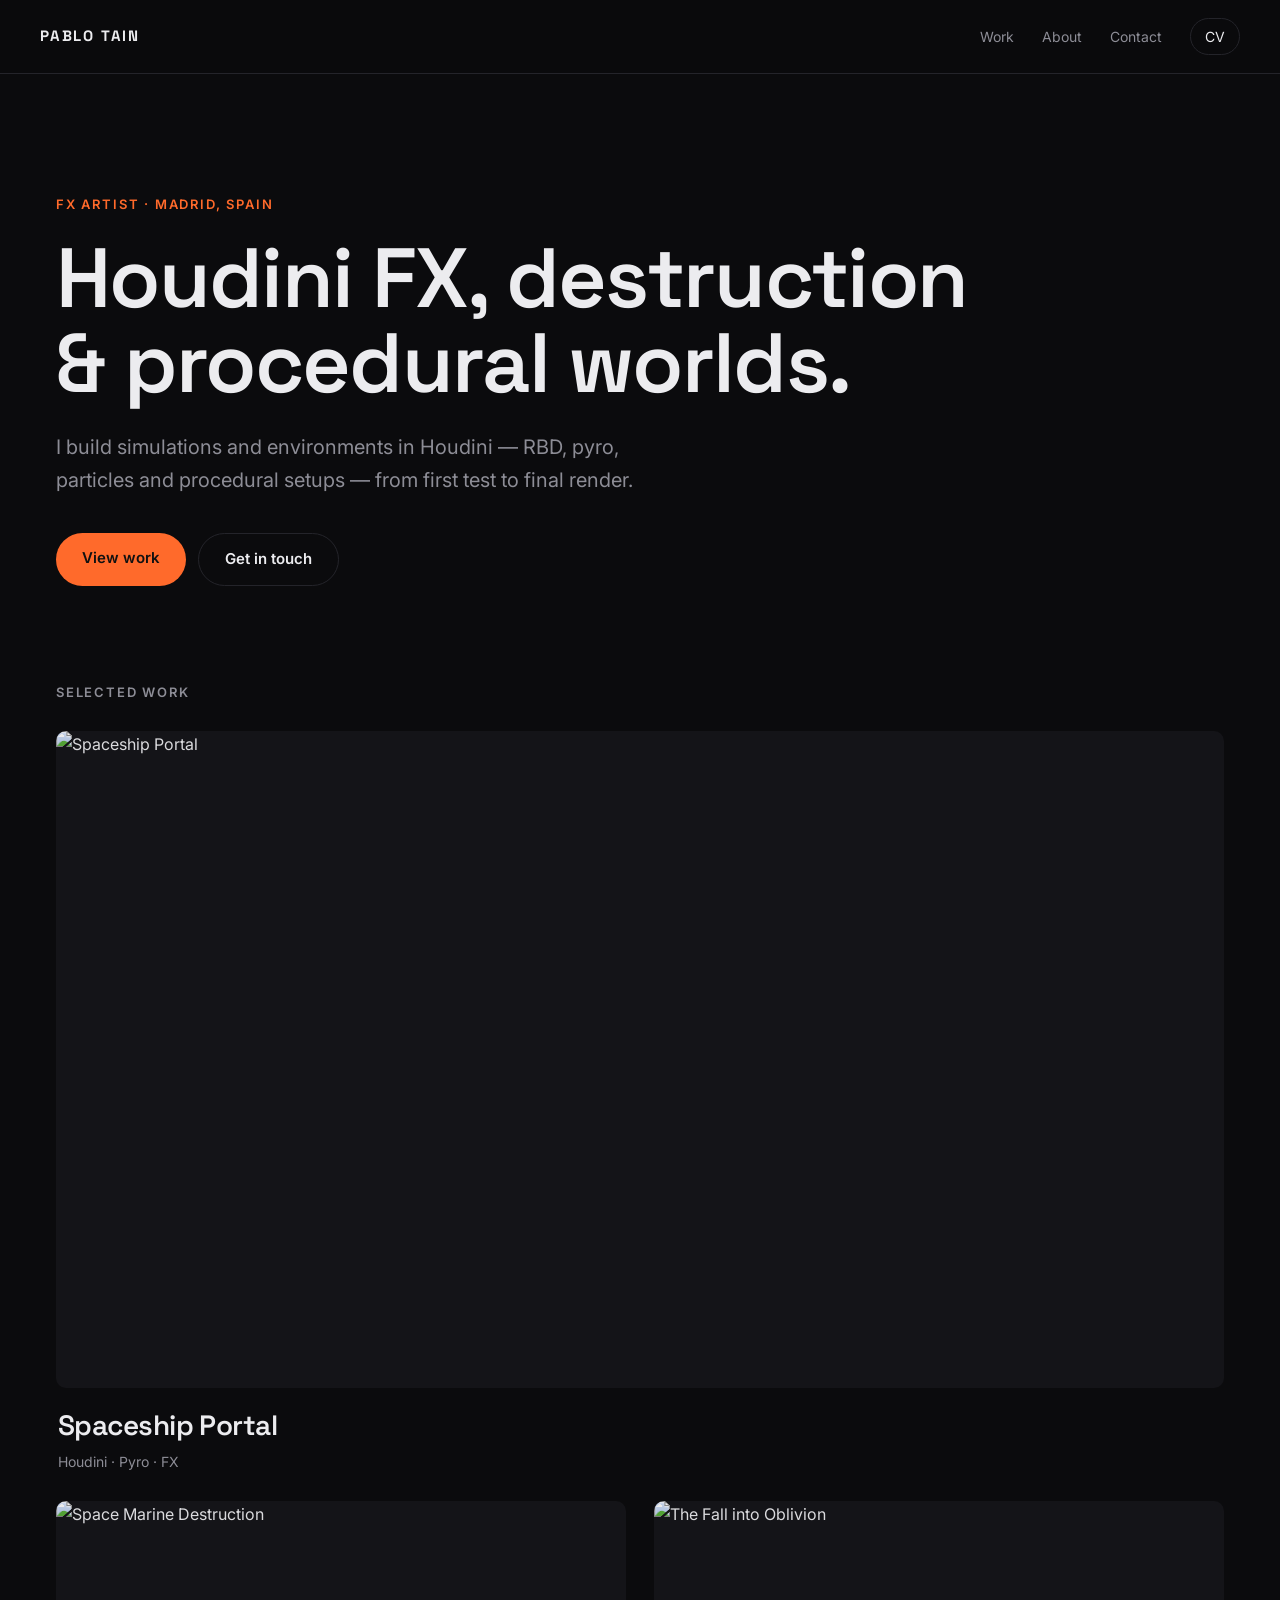
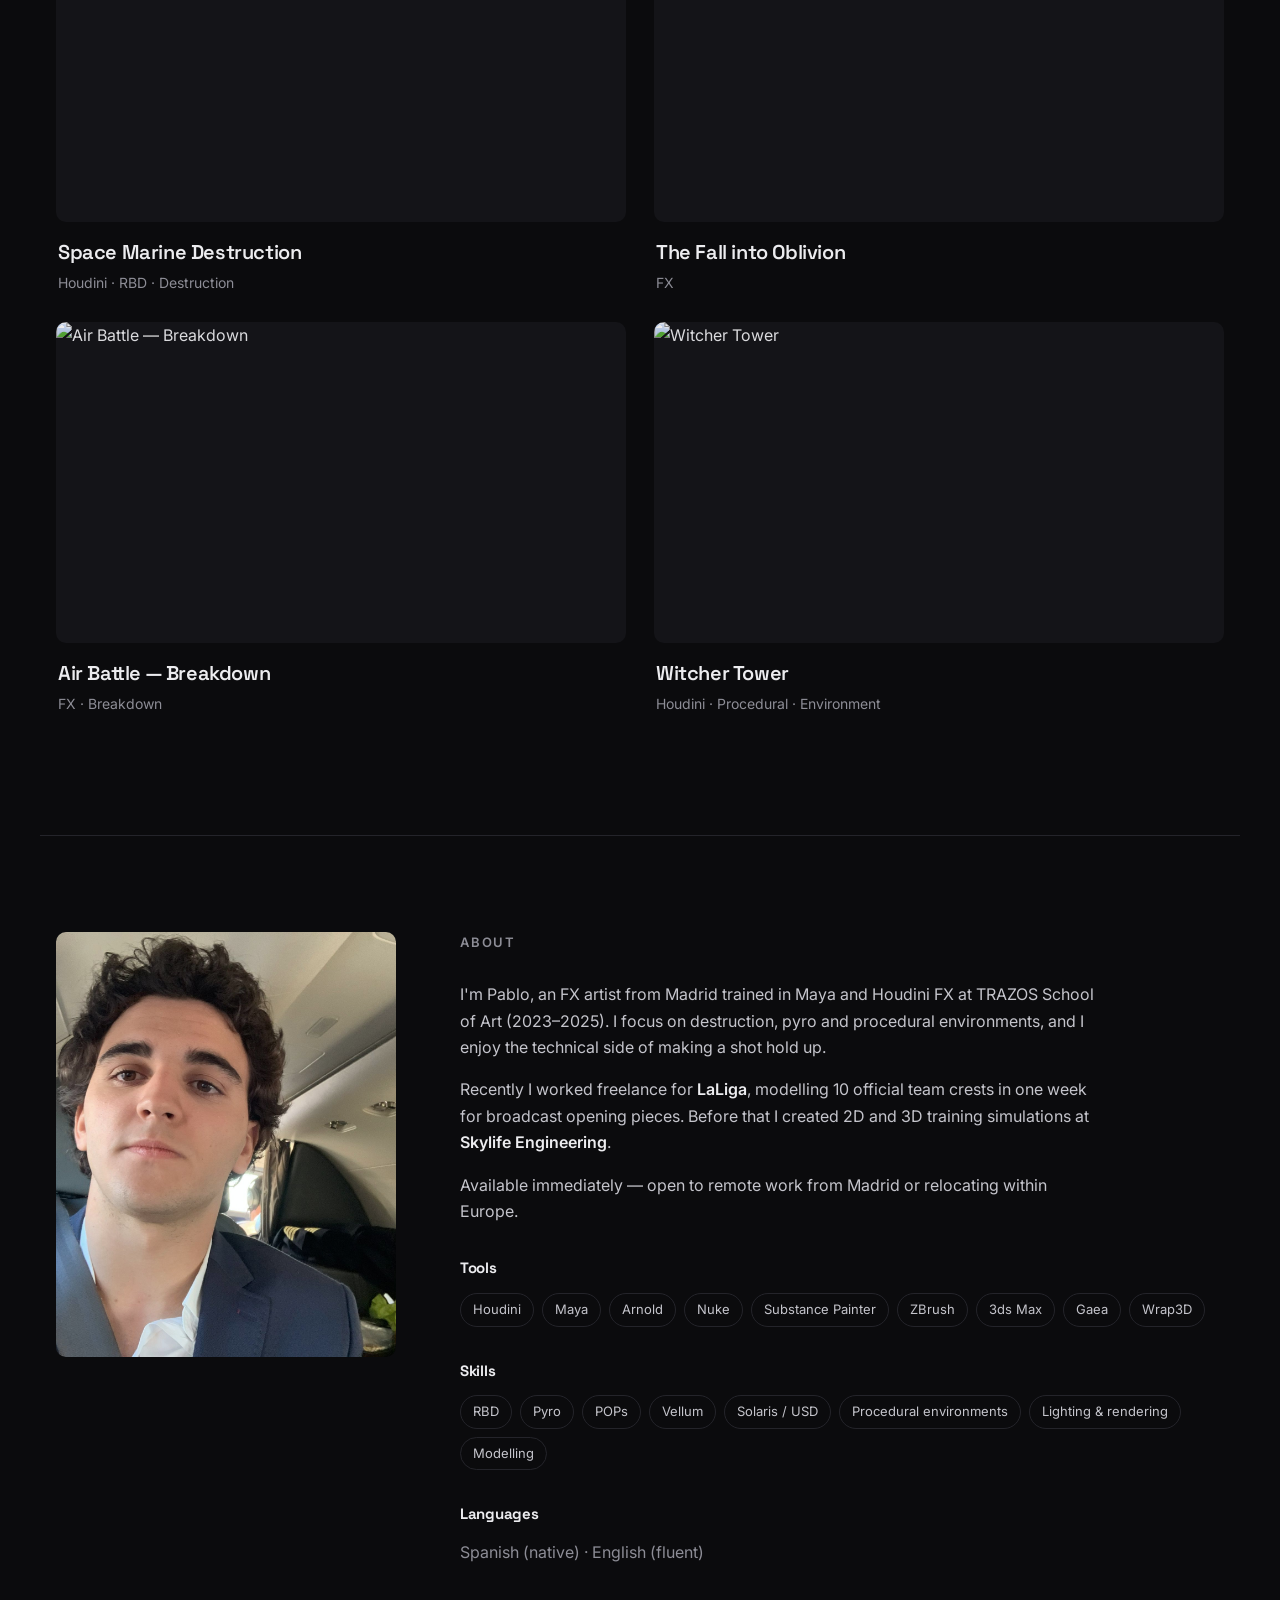
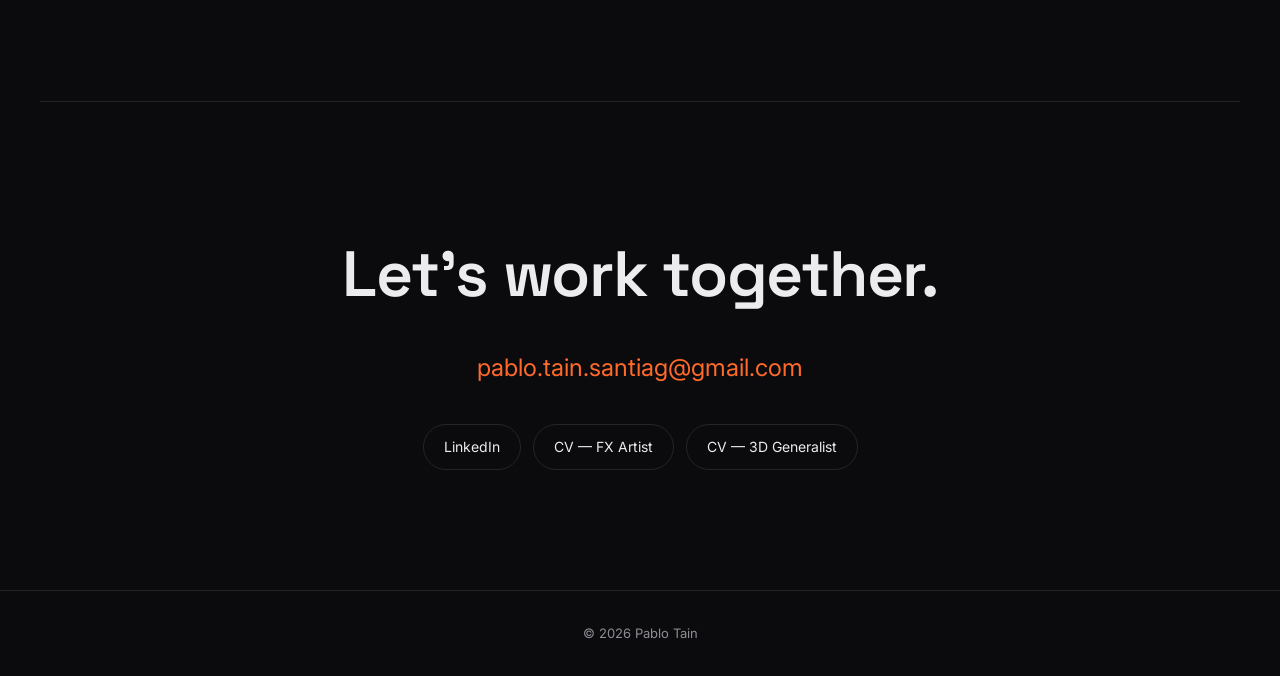
==== index.html @ c3ff7d3e "Add portfolio website Co-Authored-By: Claude Opus 5.5 <noreply@anthropic.com>" ====
<!doctype html>
<html lang="en">
<head>
  <meta charset="utf-8">
  <meta name="viewport" content="width=device-width, initial-scale=1">
  <title>Pablo Tain — FX Artist</title>
  <meta name="description" content="Pablo Tain — FX Artist based in Madrid. Houdini FX, destruction, pyro and procedural environments.">
  <meta property="og:title" content="Pablo Tain — FX Artist">
  <meta property="og:description" content="Houdini FX, destruction, pyro and procedural environments.">
  <meta property="og:image" content="https://img.youtube.com/vi/7id-6u_ybkw/maxresdefault.jpg">
  <link rel="preconnect" href="https://fonts.googleapis.com">
  <link rel="preconnect" href="https://fonts.gstatic.com" crossorigin>
  <link href="https://fonts.googleapis.com/css2?family=Inter:wght@400;500;600&family=Space+Grotesk:wght@500;600;700&display=swap" rel="stylesheet">
  <link rel="stylesheet" href="css/style.css">
</head>
<body>

  <header class="nav">
    <a href="#top" class="logo">PABLO TAIN</a>
    <nav>
      <a href="#work">Work</a>
      <a href="#about">About</a>
      <a href="#contact">Contact</a>
      <a href="assets/cv/Pablo_Tain_FX_Artist_CV.pdf" target="_blank" class="btn-small">CV</a>
    </nav>
  </header>

  <main id="top">
    <section class="hero">
      <p class="eyebrow">FX Artist · Madrid, Spain</p>
      <h1>Houdini FX, destruction<br>&amp; procedural worlds.</h1>
      <p class="lead">I build simulations and environments in Houdini — RBD, pyro, particles and procedural setups — from first test to final render.</p>
      <div class="hero-actions">
        <a href="#work" class="btn">View work</a>
        <a href="#contact" class="btn btn-ghost">Get in touch</a>
      </div>
    </section>

    <section id="work" class="work">
      <h2 class="section-title">Selected work</h2>
      <div id="featured"></div>
      <div id="grid" class="grid"></div>
    </section>

    <section id="about" class="about">
      <img src="assets/img/headshot.jpg" alt="Pablo Tain" class="headshot" loading="lazy">
      <div>
        <h2 class="section-title">About</h2>
        <p>I'm Pablo, an FX artist from Madrid trained in Maya and Houdini FX at TRAZOS School of Art (2023–2025). I focus on destruction, pyro and procedural environments, and I enjoy the technical side of making a shot hold up.</p>
        <p>Recently I worked freelance for <strong>LaLiga</strong>, modelling 10 official team crests in one week for broadcast opening pieces. Before that I created 2D and 3D training simulations at <strong>Skylife Engineering</strong>.</p>
        <p>Available immediately — open to remote work from Madrid or relocating within Europe.</p>

        <h3>Tools</h3>
        <ul class="tags">
          <li>Houdini</li><li>Maya</li><li>Arnold</li><li>Nuke</li><li>Substance Painter</li><li>ZBrush</li><li>3ds Max</li><li>Gaea</li><li>Wrap3D</li>
        </ul>
        <h3>Skills</h3>
        <ul class="tags">
          <li>RBD</li><li>Pyro</li><li>POPs</li><li>Vellum</li><li>Solaris / USD</li><li>Procedural environments</li><li>Lighting &amp; rendering</li><li>Modelling</li>
        </ul>
        <h3>Languages</h3>
        <p class="muted">Spanish (native) · English (fluent)</p>
      </div>
    </section>

    <section id="contact" class="contact">
      <h2>Let's work together.</h2>
      <a href="mailto:pablo.tain.santiag@gmail.com" class="mail">pablo.tain.santiag@gmail.com</a>
      <div class="contact-links">
        <a href="https://www.linkedin.com/in/pablo-tain/" target="_blank" rel="noopener">LinkedIn</a>
        <a href="assets/cv/Pablo_Tain_FX_Artist_CV.pdf" target="_blank">CV — FX Artist</a>
        <a href="assets/cv/Pablo_Tain_3D_Generalist_CV.pdf" target="_blank">CV — 3D Generalist</a>
      </div>
    </section>
  </main>

  <footer>© 2026 Pablo Tain</footer>

  <script src="data/projects.js"></script>
  <script src="js/main.js"></script>
</body>
</html>
---- css/style.css ----
:root {
  --bg: #0b0b0d;
  --surface: #141418;
  --line: #24242a;
  --text: #ececef;
  --muted: #8d8d96;
  --accent: #ff6a2b;
  --radius: 10px;
  --max: 1200px;
}

* { box-sizing: border-box; margin: 0; padding: 0; }
html { scroll-behavior: smooth; }
body {
  background: var(--bg);
  color: var(--text);
  font: 16px/1.65 "Inter", system-ui, sans-serif;
  -webkit-font-smoothing: antialiased;
}
a { color: inherit; text-decoration: none; }
img { display: block; max-width: 100%; }
h1, h2, h3, .logo { font-family: "Space Grotesk", sans-serif; letter-spacing: -0.02em; }

/* Nav */
.nav {
  position: sticky; top: 0; z-index: 10;
  display: flex; justify-content: space-between; align-items: center;
  padding: 18px max(16px, calc((100vw - var(--max)) / 2));
  background: rgba(11, 11, 13, 0.8);
  backdrop-filter: blur(12px);
  border-bottom: 1px solid var(--line);
}
.logo { font-weight: 700; letter-spacing: 0.12em; font-size: 15px; }
.nav nav { display: flex; gap: 28px; align-items: center; font-size: 14px; color: var(--muted); }
.nav nav a:hover { color: var(--text); }
.btn-small { padding: 6px 14px; border: 1px solid var(--line); border-radius: 999px; color: var(--text) !important; }
.btn-small:hover { border-color: var(--accent); }

main > section { max-width: var(--max); margin: 0 auto; padding: 0 16px; }

/* Hero */
.hero { padding-top: 120px !important; padding-bottom: 96px !important; }
.eyebrow { color: var(--accent); font-size: 13px; font-weight: 600; letter-spacing: 0.14em; text-transform: uppercase; margin-bottom: 20px; }
.hero h1 { font-size: clamp(40px, 7vw, 84px); line-height: 1.02; font-weight: 600; }
.lead { color: var(--muted); font-size: clamp(17px, 2vw, 20px); max-width: 600px; margin-top: 24px; }
.hero-actions { display: flex; gap: 12px; margin-top: 36px; flex-wrap: wrap; }
.btn {
  display: inline-block; padding: 13px 26px; border-radius: 999px;
  background: var(--accent); color: #111; font-weight: 600; font-size: 15px;
  transition: transform .2s, background .2s;
}
.btn:hover { transform: translateY(-2px); }
.btn-ghost { background: transparent; color: var(--text); border: 1px solid var(--line); }
.btn-ghost:hover { border-color: var(--text); }

/* Work */
.section-title { font-size: 13px; font-weight: 600; letter-spacing: 0.14em; text-transform: uppercase; color: var(--muted); margin-bottom: 28px; font-family: "Inter", sans-serif; }
.work { padding-bottom: 120px !important; }
.grid { display: grid; grid-template-columns: repeat(2, 1fr); gap: 28px; margin-top: 28px; }

.card { display: block; width: 100%; }
.thumb {
  position: relative; aspect-ratio: 16 / 9; overflow: hidden;
  border-radius: var(--radius); background: var(--surface);
}
.thumb img { width: 100%; height: 100%; object-fit: cover; transition: transform .6s ease, opacity .3s; opacity: .92; }
.card:hover .thumb img, .card:focus-visible .thumb img { transform: scale(1.04); opacity: 1; }
.card:focus-visible .thumb { outline: 2px solid var(--accent); outline-offset: 3px; }
.play {
  position: absolute; left: 50%; top: 50%; width: 64px; height: 64px; transform: translate(-50%, -50%) scale(.9);
  border-radius: 50%; background: rgba(0, 0, 0, .55); backdrop-filter: blur(6px);
  border: 1px solid rgba(255, 255, 255, .25); opacity: 0; transition: .3s;
}
.play::after {
  content: ""; position: absolute; left: 26px; top: 21px;
  border-left: 16px solid #fff; border-top: 11px solid transparent; border-bottom: 11px solid transparent;
}
.card:hover .play { opacity: 1; transform: translate(-50%, -50%) scale(1); }
.card-info { padding: 14px 2px 0; }
.card-info h3 { font-size: 20px; font-weight: 600; }
.card-info p { color: var(--muted); font-size: 14px; margin-top: 2px; }
.featured .card-info h3 { font-size: 28px; }

/* About */
.about {
  display: grid; grid-template-columns: 340px 1fr; gap: 64px; align-items: start;
  padding-top: 96px !important; padding-bottom: 120px !important; border-top: 1px solid var(--line);
}
.headshot { width: 100%; aspect-ratio: 4 / 5; object-fit: cover; border-radius: var(--radius); filter: grayscale(.15); }
.about p { color: #c4c4cb; margin-bottom: 16px; max-width: 640px; }
.about strong { color: var(--text); font-weight: 600; }
.about h3 { font-size: 15px; margin: 32px 0 12px; }
.tags { display: flex; flex-wrap: wrap; gap: 8px; list-style: none; }
.tags li { padding: 5px 12px; border: 1px solid var(--line); border-radius: 999px; font-size: 13px; color: #c4c4cb; }
.muted { color: var(--muted) !important; }

/* Contact */
.contact { text-align: center; padding-top: 120px !important; padding-bottom: 120px !important; border-top: 1px solid var(--line); }
.contact h2 { font-size: clamp(36px, 6vw, 64px); font-weight: 600; }
.mail { display: inline-block; margin-top: 20px; font-size: clamp(17px, 2.4vw, 24px); color: var(--accent); border-bottom: 1px solid transparent; word-break: break-all; }
.mail:hover { border-color: var(--accent); }
.contact-links { display: flex; justify-content: center; gap: 12px; margin-top: 36px; flex-wrap: wrap; }
.contact-links a { padding: 10px 20px; border: 1px solid var(--line); border-radius: 999px; font-size: 14px; }
.contact-links a:hover { border-color: var(--text); }

footer { text-align: center; color: var(--muted); font-size: 13px; padding: 32px 16px; border-top: 1px solid var(--line); }

/* Project page */
.project { max-width: var(--max); margin: 0 auto; padding: 32px 16px 96px; }
.back { display: inline-block; color: var(--muted); font-size: 14px; margin-bottom: 20px; }
.back:hover { color: var(--text); }
.player { aspect-ratio: 16 / 9; background: #000; border-radius: var(--radius); overflow: hidden; }
.player iframe { width: 100%; height: 100%; border: 0; }
.project-info { display: grid; grid-template-columns: 1fr 1.4fr; gap: 48px; padding: 40px 0 56px; }
.project-info h1 { font-size: clamp(30px, 4.5vw, 48px); font-weight: 600; line-height: 1.1; }
.project-tags { color: var(--accent); font-size: 14px; margin-top: 10px; }
.project-summary { color: #c4c4cb; font-size: 18px; }
.project-details { color: #c4c4cb; margin: 16px 0 0 18px; }
.project-details li { margin-bottom: 6px; }
.gallery { display: grid; gap: 20px; margin-bottom: 56px; }
.gallery img { width: 100%; border-radius: var(--radius); }
.pager { display: flex; justify-content: space-between; gap: 16px; border-top: 1px solid var(--line); padding-top: 28px; }
.pager a { font-family: "Space Grotesk", sans-serif; font-size: 20px; font-weight: 600; }
.pager a:hover { color: var(--accent); }
.pager span { display: block; font: 500 12px "Inter", sans-serif; letter-spacing: .14em; text-transform: uppercase; color: var(--muted); margin-bottom: 4px; }
.pager .next { text-align: right; }

/* Mobile */
@media (max-width: 760px) {
  .nav nav { gap: 16px; }
  .nav nav a:not(.btn-small):nth-child(2) { display: none; }
  .hero { padding-top: 72px !important; padding-bottom: 64px !important; }
  .grid { grid-template-columns: 1fr; gap: 32px; }
  .featured .card-info h3 { font-size: 22px; }
  .about { grid-template-columns: 1fr; gap: 32px; padding-top: 64px !important; }
  .headshot { max-width: 280px; }
  .contact { padding-top: 80px !important; padding-bottom: 80px !important; }
  .project-info { grid-template-columns: 1fr; gap: 16px; padding: 28px 0 40px; }
  .pager a { font-size: 16px; }
}
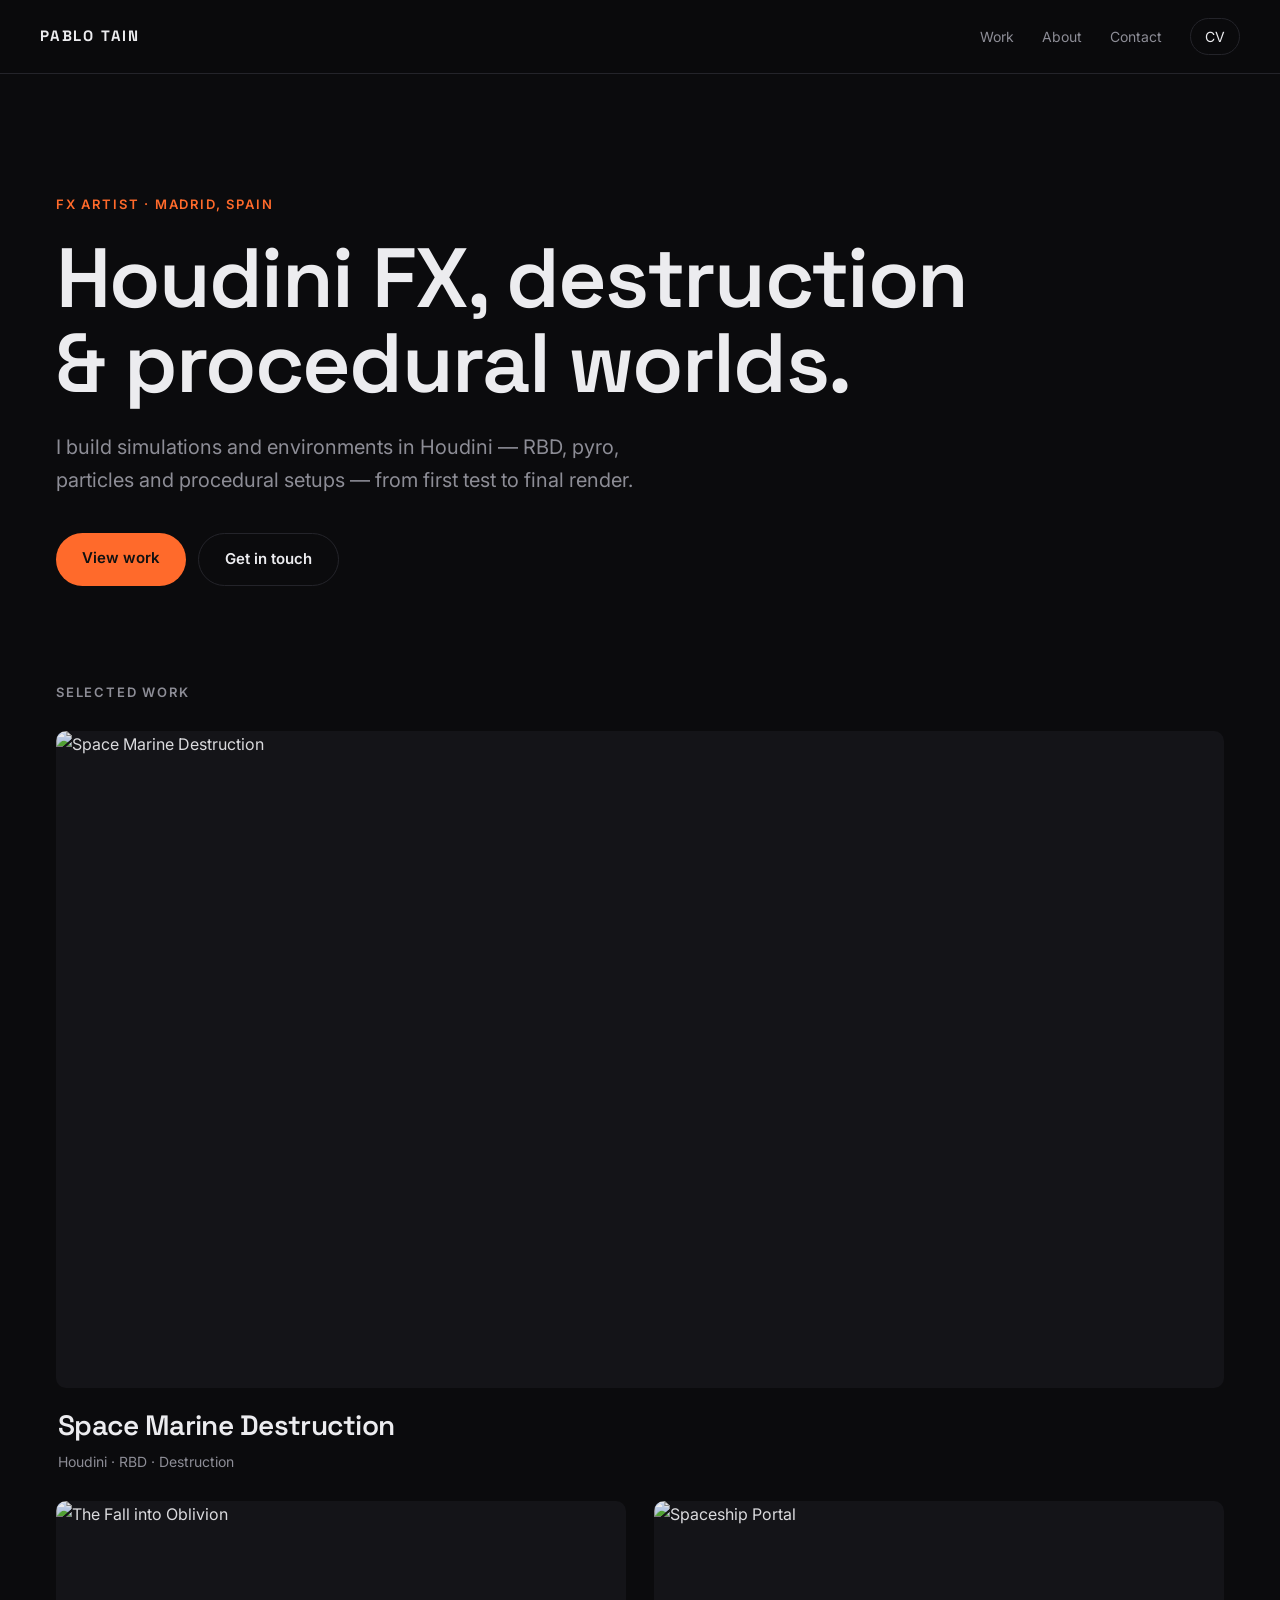
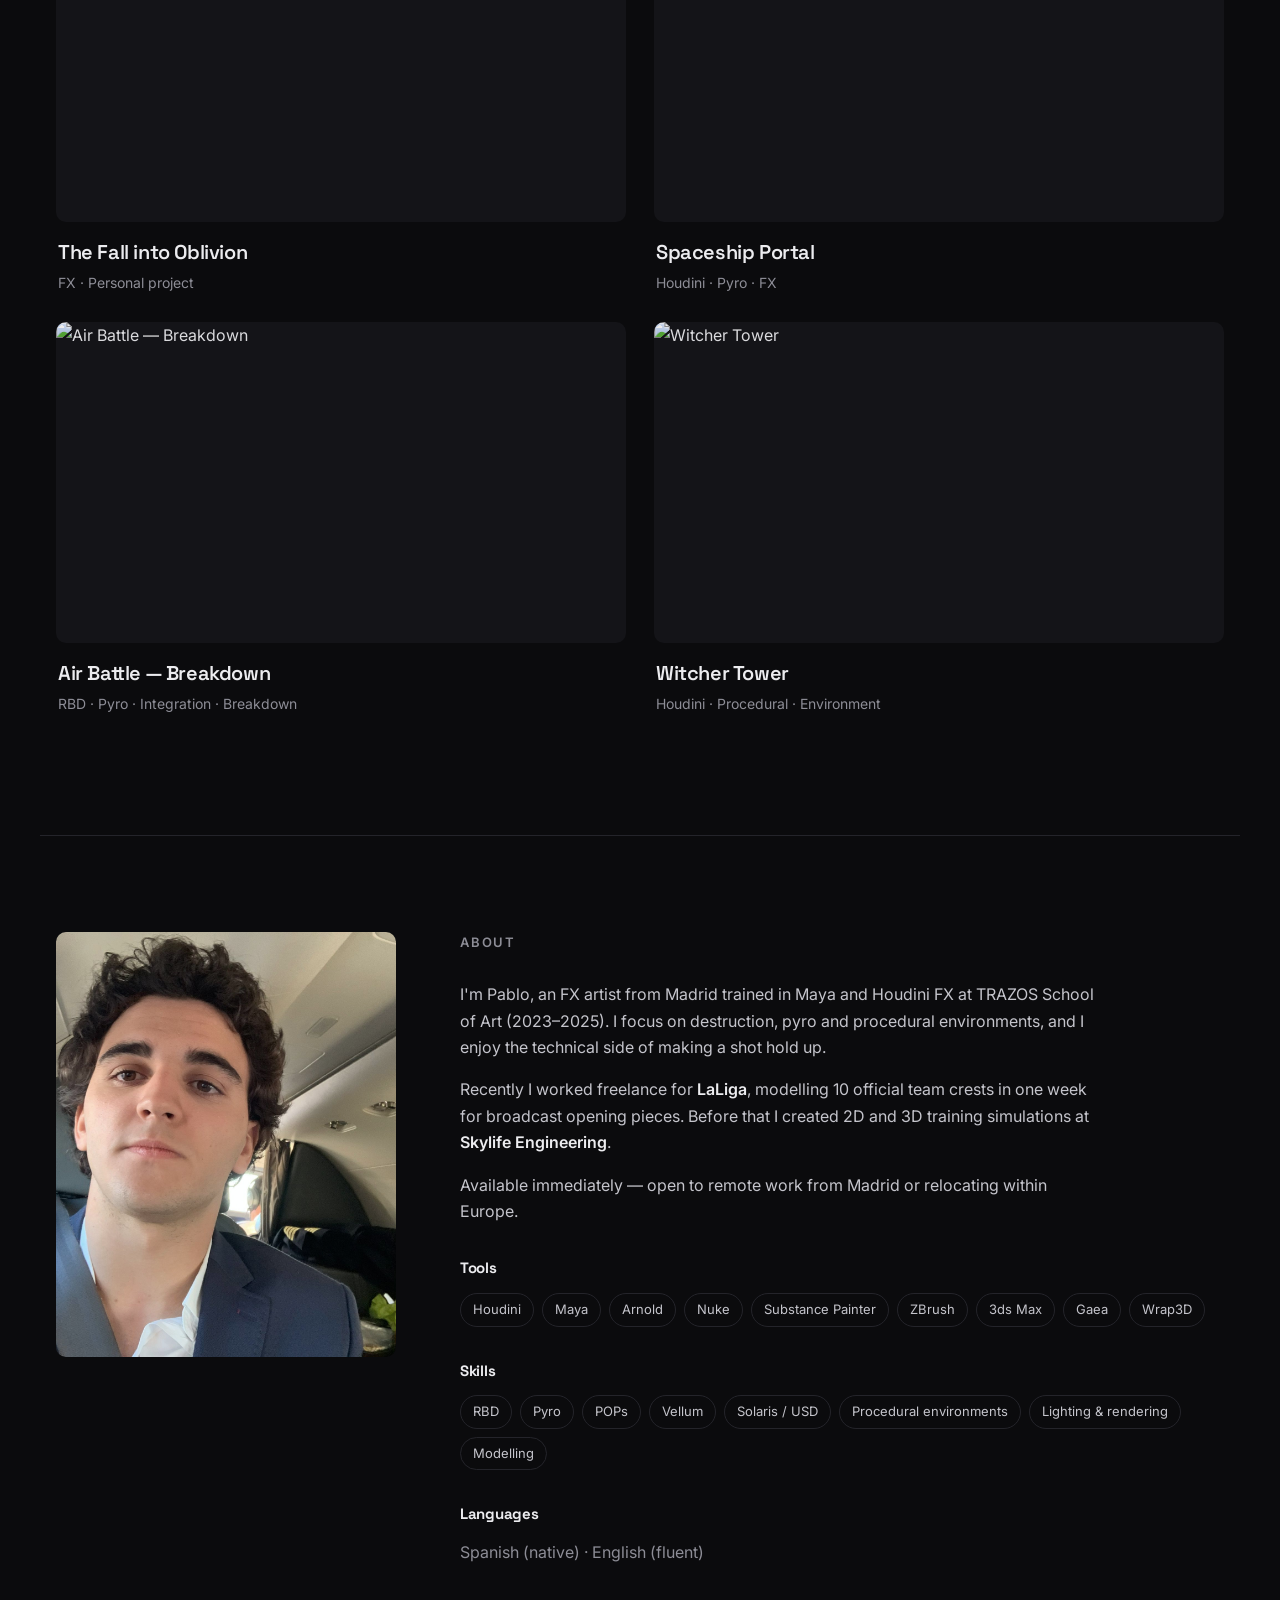
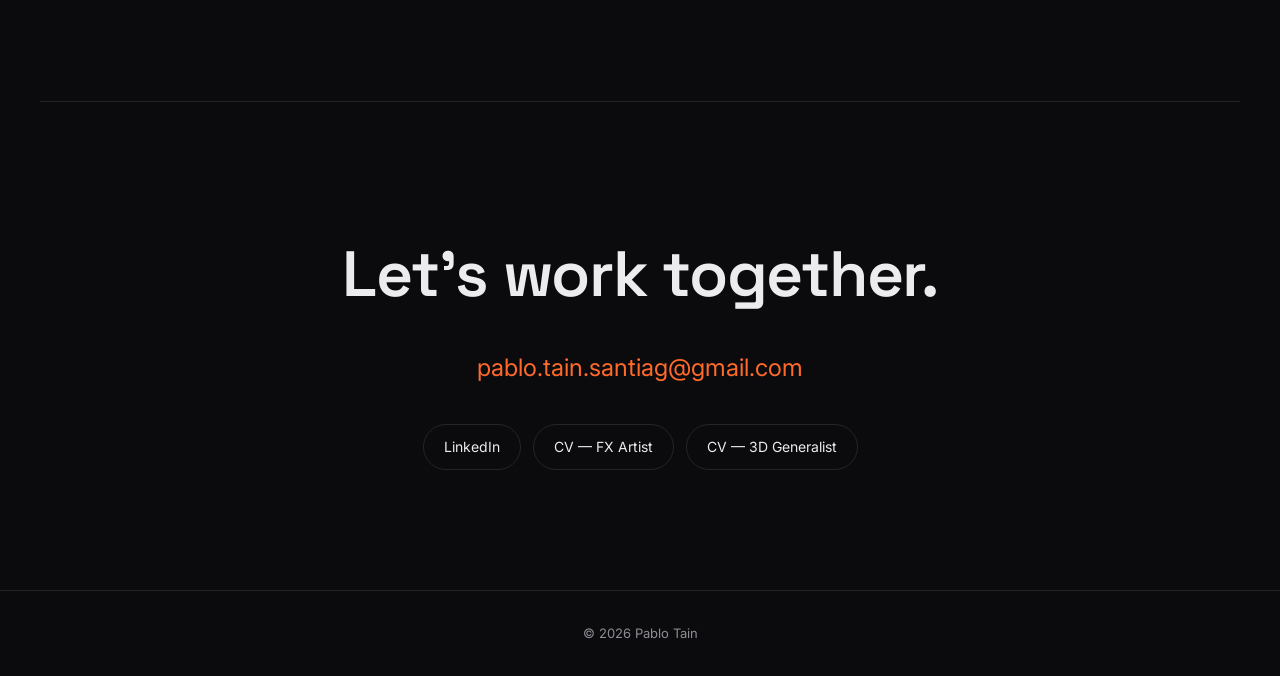
==== commit 5b8b3e61: "Reorder selected work, lead with Space Marine Co-Authored-By: Claude Opus 5.5 <noreply@anthropic.com" ====
--- a/index.html
+++ b/index.html
@@ -7,7 +7,7 @@
   <meta name="description" content="Pablo Tain — FX Artist based in Madrid. Houdini FX, destruction, pyro and procedural environments.">
   <meta property="og:title" content="Pablo Tain — FX Artist">
   <meta property="og:description" content="Houdini FX, destruction, pyro and procedural environments.">
-  <meta property="og:image" content="https://img.youtube.com/vi/7id-6u_ybkw/maxresdefault.jpg">
+  <meta property="og:image" content="https://img.youtube.com/vi/O467oO2mj2o/maxresdefault.jpg">
   <link rel="preconnect" href="https://fonts.googleapis.com">
   <link rel="preconnect" href="https://fonts.gstatic.com" crossorigin>
   <link href="https://fonts.googleapis.com/css2?family=Inter:wght@400;500;600&family=Space+Grotesk:wght@500;600;700&display=swap" rel="stylesheet">
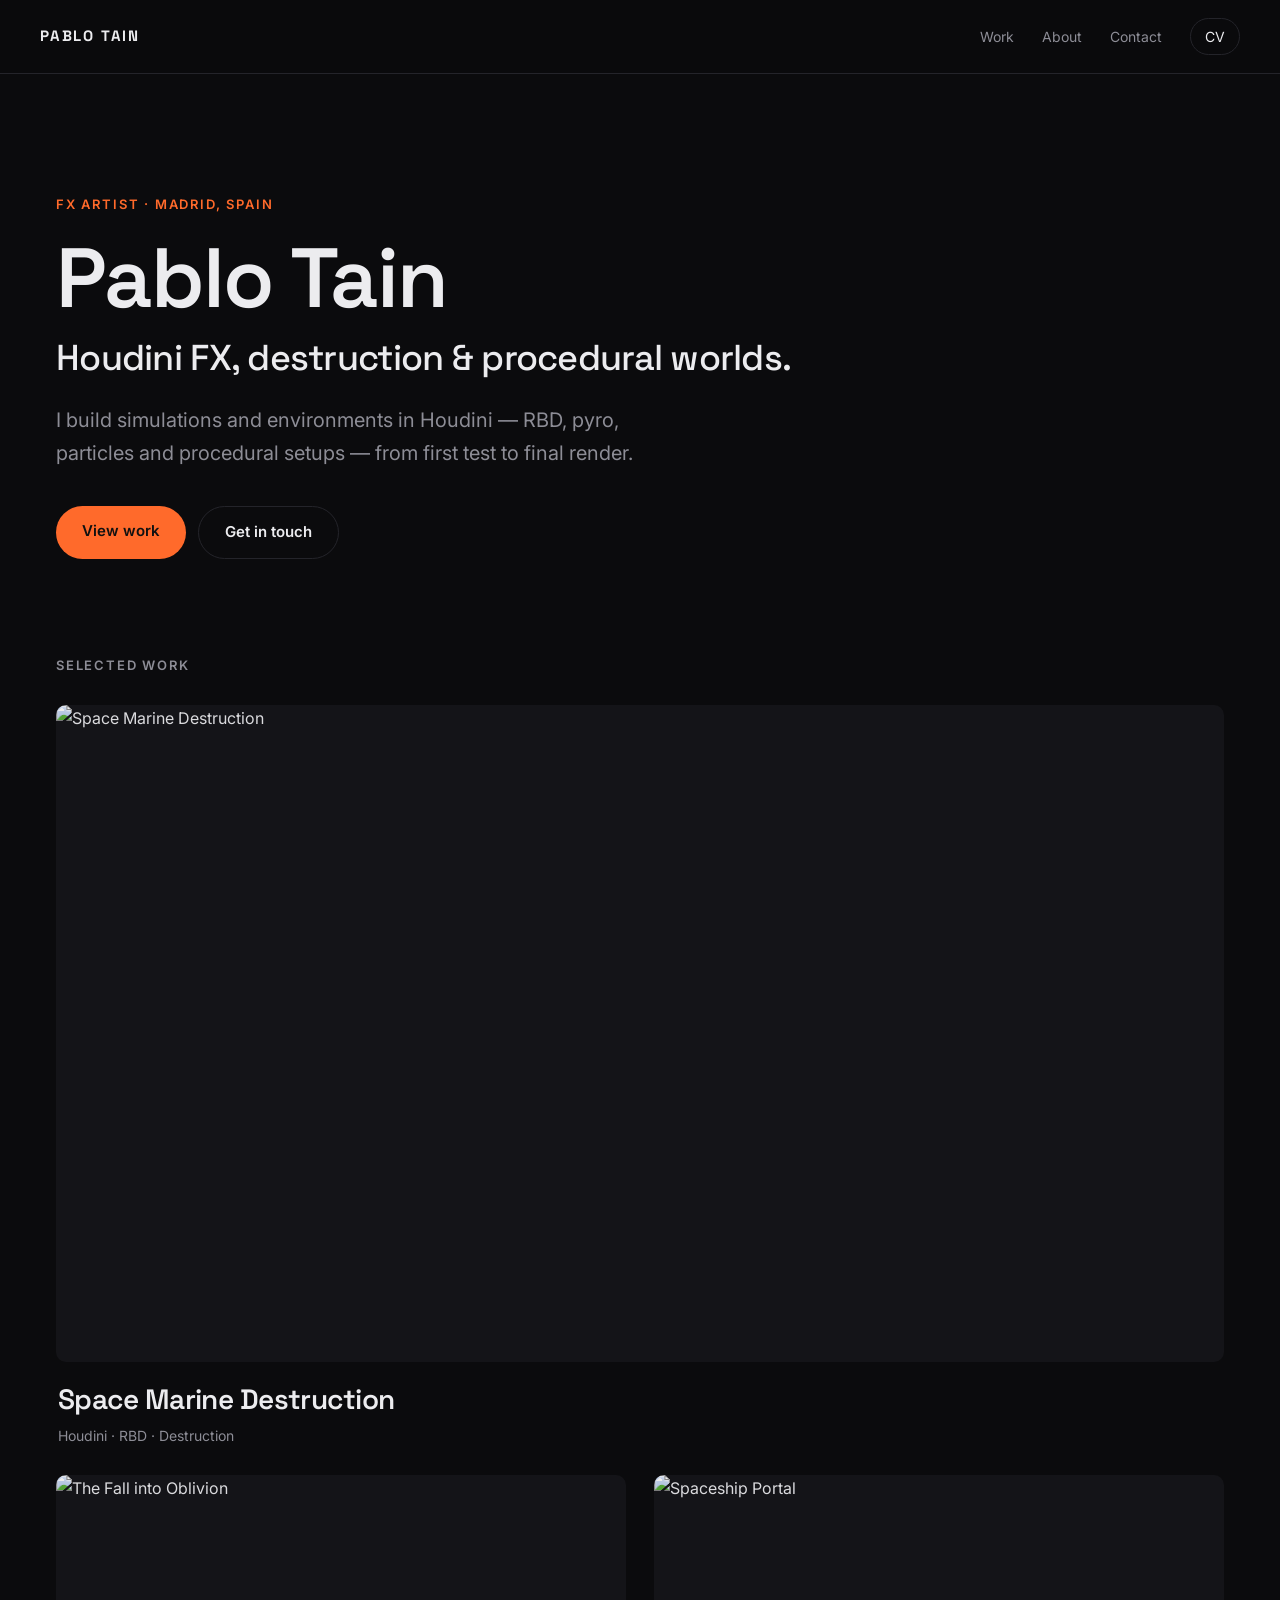
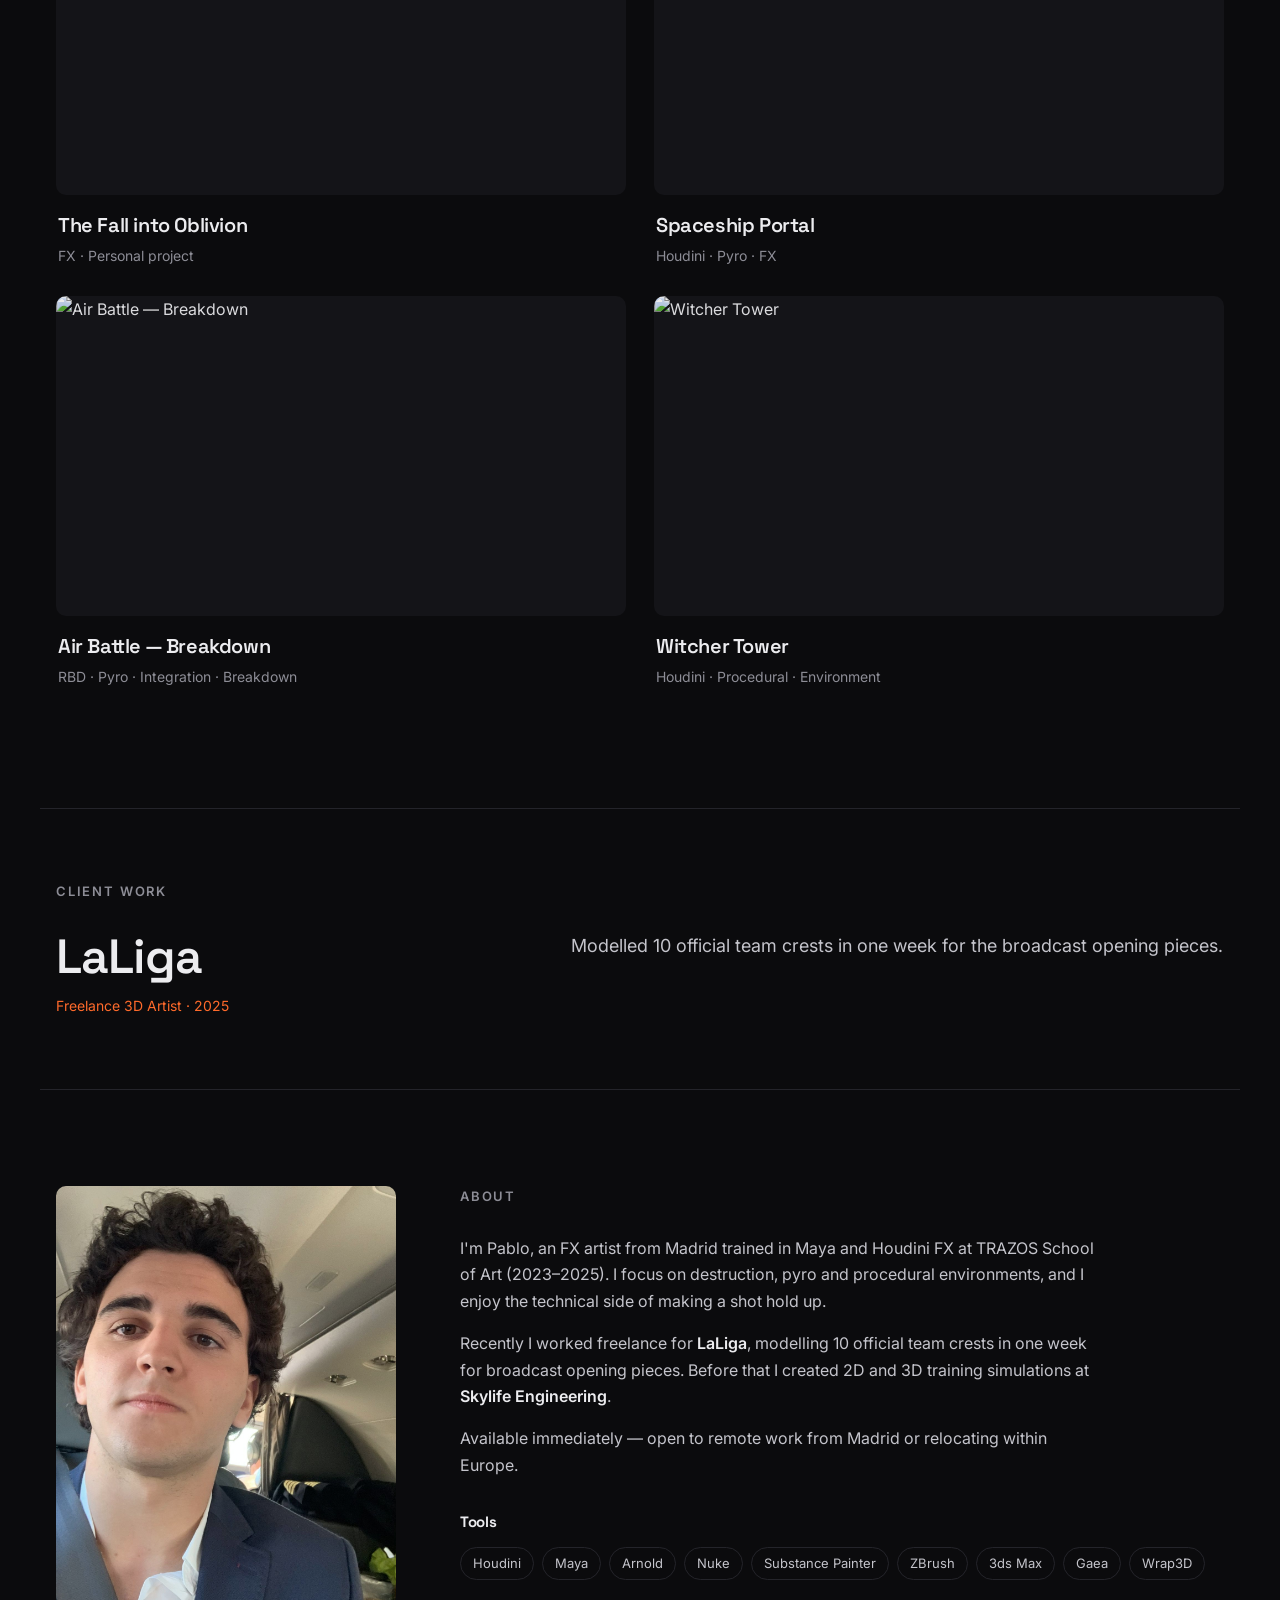
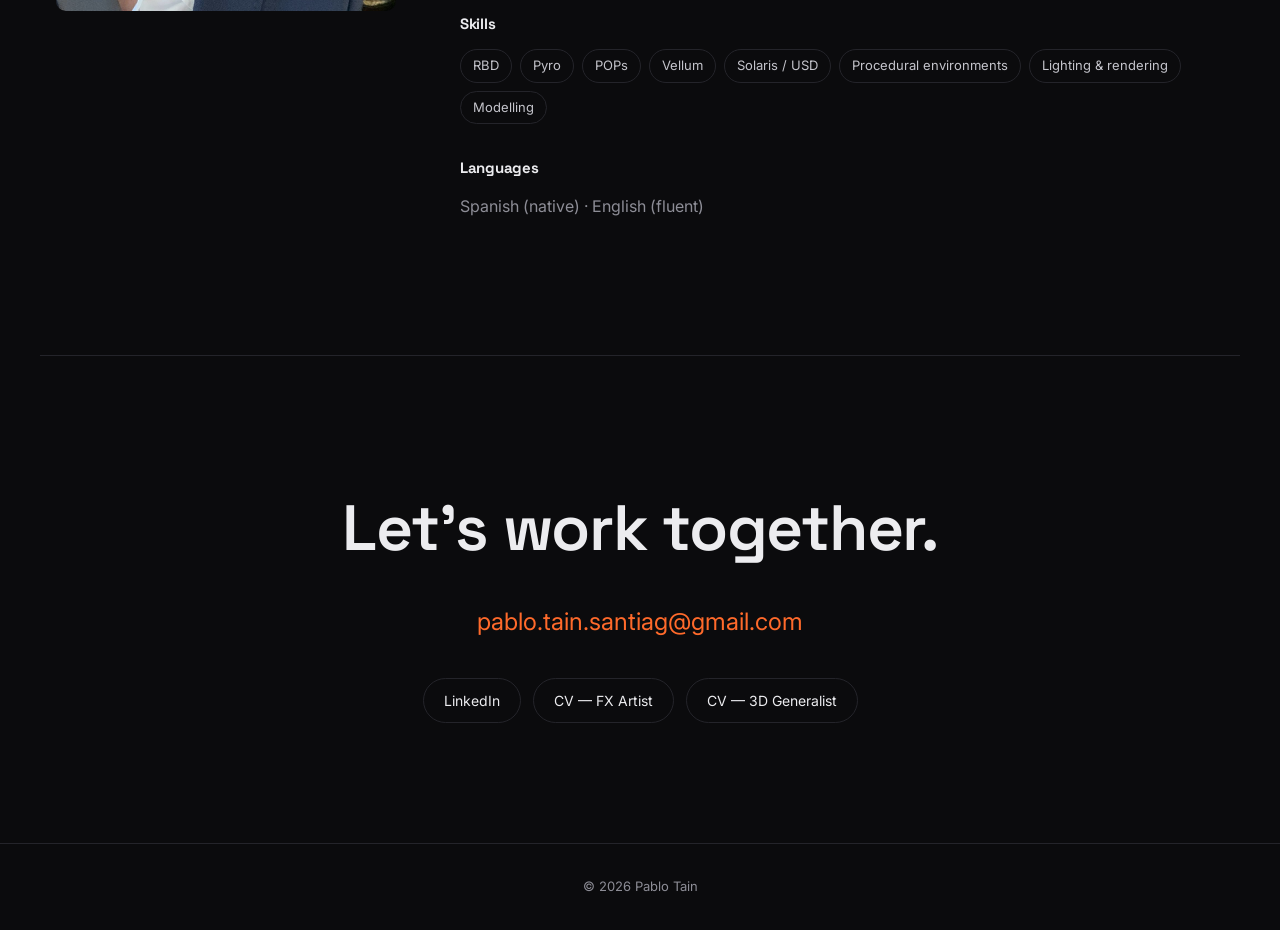
==== commit 9fc9afe1: "Add name to hero, LaLiga credit, favicon, project CTAs and shareable project pages Co-Authored-By: C" ====
--- a/index.html
+++ b/index.html
@@ -8,6 +8,10 @@
   <meta property="og:title" content="Pablo Tain — FX Artist">
   <meta property="og:description" content="Houdini FX, destruction, pyro and procedural environments.">
   <meta property="og:image" content="https://img.youtube.com/vi/O467oO2mj2o/maxresdefault.jpg">
+  <meta property="og:url" content="https://pablot07944.github.io/">
+  <meta property="og:type" content="website">
+  <meta name="twitter:card" content="summary_large_image">
+  <link rel="icon" href="assets/img/favicon.svg" type="image/svg+xml">
   <link rel="preconnect" href="https://fonts.googleapis.com">
   <link rel="preconnect" href="https://fonts.gstatic.com" crossorigin>
   <link href="https://fonts.googleapis.com/css2?family=Inter:wght@400;500;600&family=Space+Grotesk:wght@500;600;700&display=swap" rel="stylesheet">
@@ -28,7 +32,8 @@
   <main id="top">
     <section class="hero">
       <p class="eyebrow">FX Artist · Madrid, Spain</p>
-      <h1>Houdini FX, destruction<br>&amp; procedural worlds.</h1>
+      <h1>Pablo Tain</h1>
+      <p class="tagline">Houdini FX, destruction &amp; procedural worlds.</p>
       <p class="lead">I build simulations and environments in Houdini — RBD, pyro, particles and procedural setups — from first test to final render.</p>
       <div class="hero-actions">
         <a href="#work" class="btn">View work</a>
@@ -40,6 +45,17 @@
       <h2 class="section-title">Selected work</h2>
       <div id="featured"></div>
       <div id="grid" class="grid"></div>
+    </section>
+
+    <section class="credit">
+      <h2 class="section-title">Client work</h2>
+      <div class="credit-row">
+        <div>
+          <h3>LaLiga</h3>
+          <p class="project-tags">Freelance 3D Artist · 2025</p>
+        </div>
+        <p>Modelled 10 official team crests in one week for the broadcast opening pieces.</p>
+      </div>
     </section>
 
     <section id="about" class="about">
--- a/css/style.css
+++ b/css/style.css
@@ -42,6 +42,7 @@
 .hero { padding-top: 120px !important; padding-bottom: 96px !important; }
 .eyebrow { color: var(--accent); font-size: 13px; font-weight: 600; letter-spacing: 0.14em; text-transform: uppercase; margin-bottom: 20px; }
 .hero h1 { font-size: clamp(40px, 7vw, 84px); line-height: 1.02; font-weight: 600; }
+.tagline { font: 500 clamp(22px, 3.2vw, 36px)/1.2 "Space Grotesk", sans-serif; letter-spacing: -0.02em; margin-top: 16px; }
 .lead { color: var(--muted); font-size: clamp(17px, 2vw, 20px); max-width: 600px; margin-top: 24px; }
 .hero-actions { display: flex; gap: 12px; margin-top: 36px; flex-wrap: wrap; }
 .btn {
@@ -125,6 +126,16 @@
 .pager span { display: block; font: 500 12px "Inter", sans-serif; letter-spacing: .14em; text-transform: uppercase; color: var(--muted); margin-bottom: 4px; }
 .pager .next { text-align: right; }
 
+.project-cta { display: flex; gap: 12px; flex-wrap: wrap; margin-bottom: 40px; }
+.project-cta a { padding: 10px 20px; border: 1px solid var(--line); border-radius: 999px; font-size: 14px; }
+.project-cta a:hover { border-color: var(--text); }
+
+/* Client work */
+.credit { padding-top: 72px !important; padding-bottom: 72px !important; border-top: 1px solid var(--line); }
+.credit-row { display: grid; grid-template-columns: 1fr 1.4fr; gap: 48px; align-items: start; }
+.credit-row h3 { font-size: clamp(30px, 4.5vw, 48px); font-weight: 600; line-height: 1.1; }
+.credit-row > p { color: #c4c4cb; font-size: 18px; }
+
 /* Mobile */
 @media (max-width: 760px) {
   .nav nav { gap: 16px; }
@@ -136,5 +147,7 @@
   .headshot { max-width: 280px; }
   .contact { padding-top: 80px !important; padding-bottom: 80px !important; }
   .project-info { grid-template-columns: 1fr; gap: 16px; padding: 28px 0 40px; }
+  .credit { padding-top: 56px !important; padding-bottom: 56px !important; }
+  .credit-row { grid-template-columns: 1fr; gap: 16px; }
   .pager a { font-size: 16px; }
 }
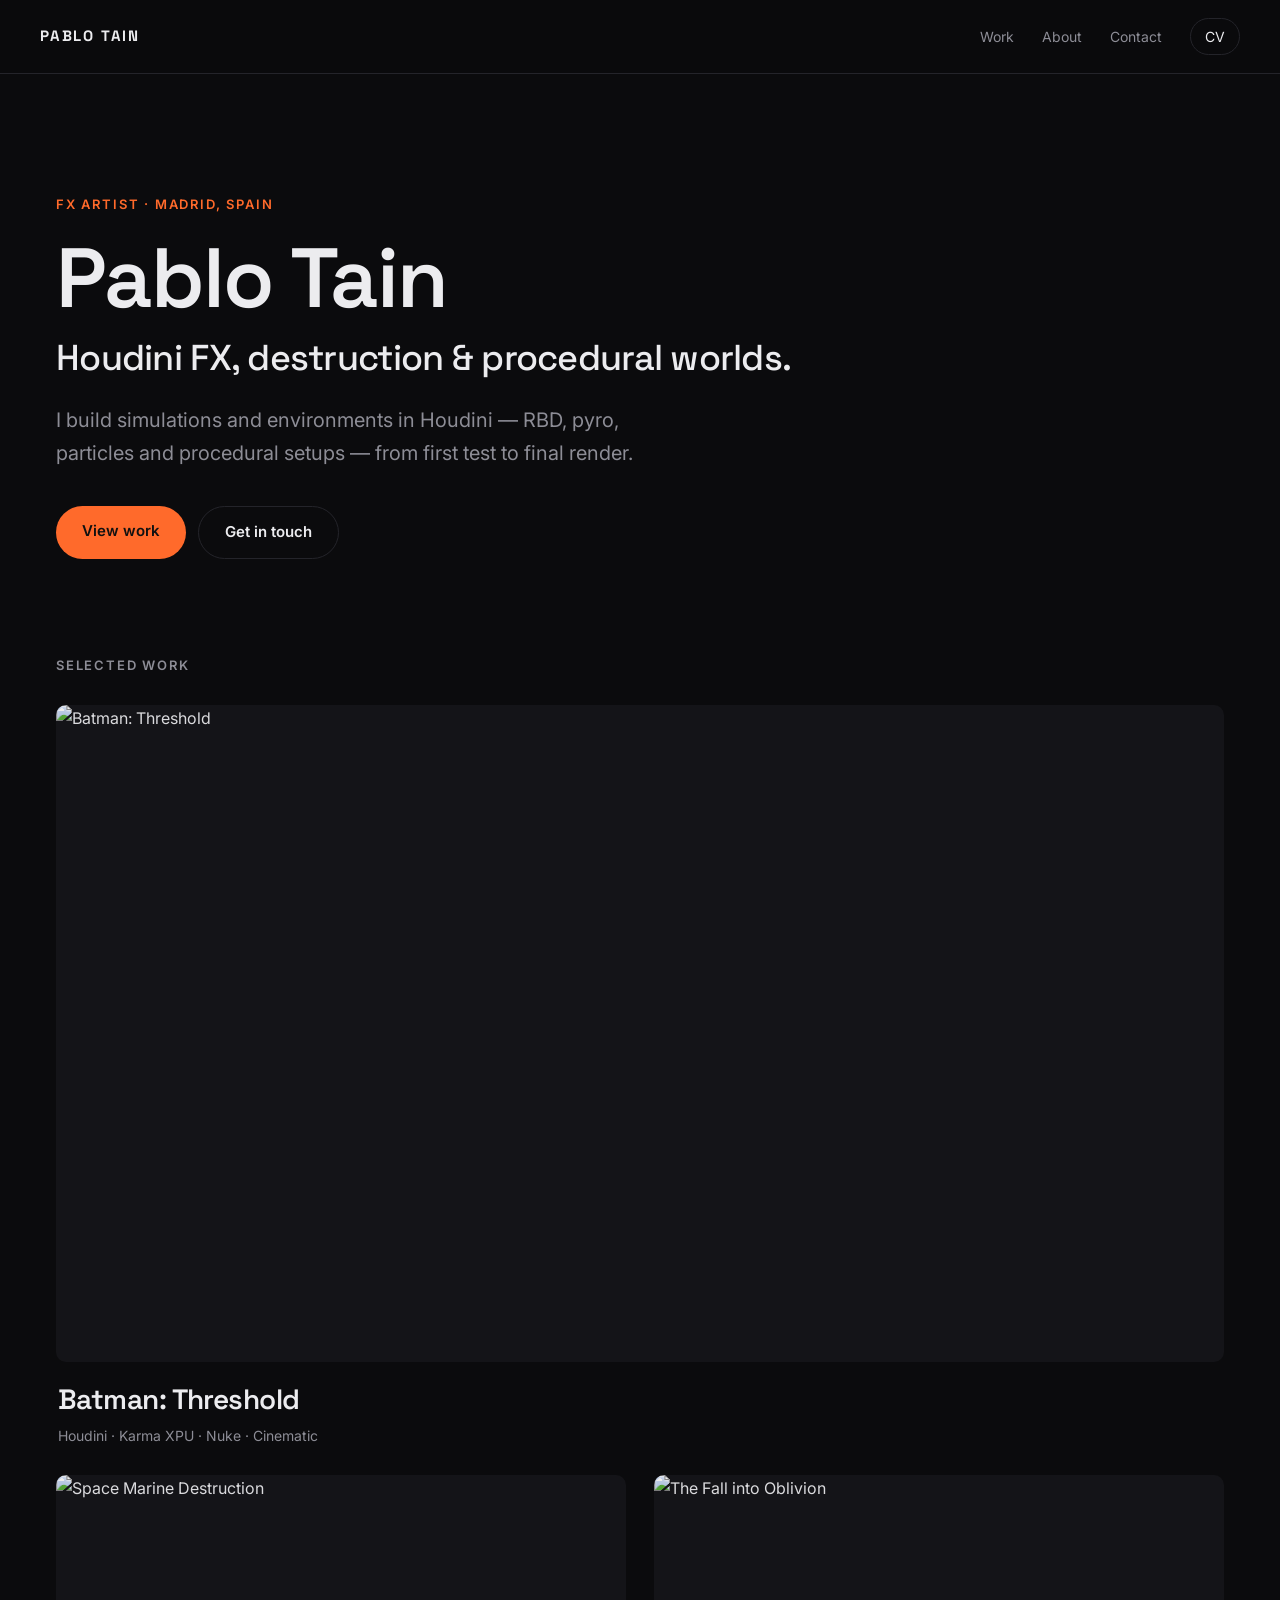
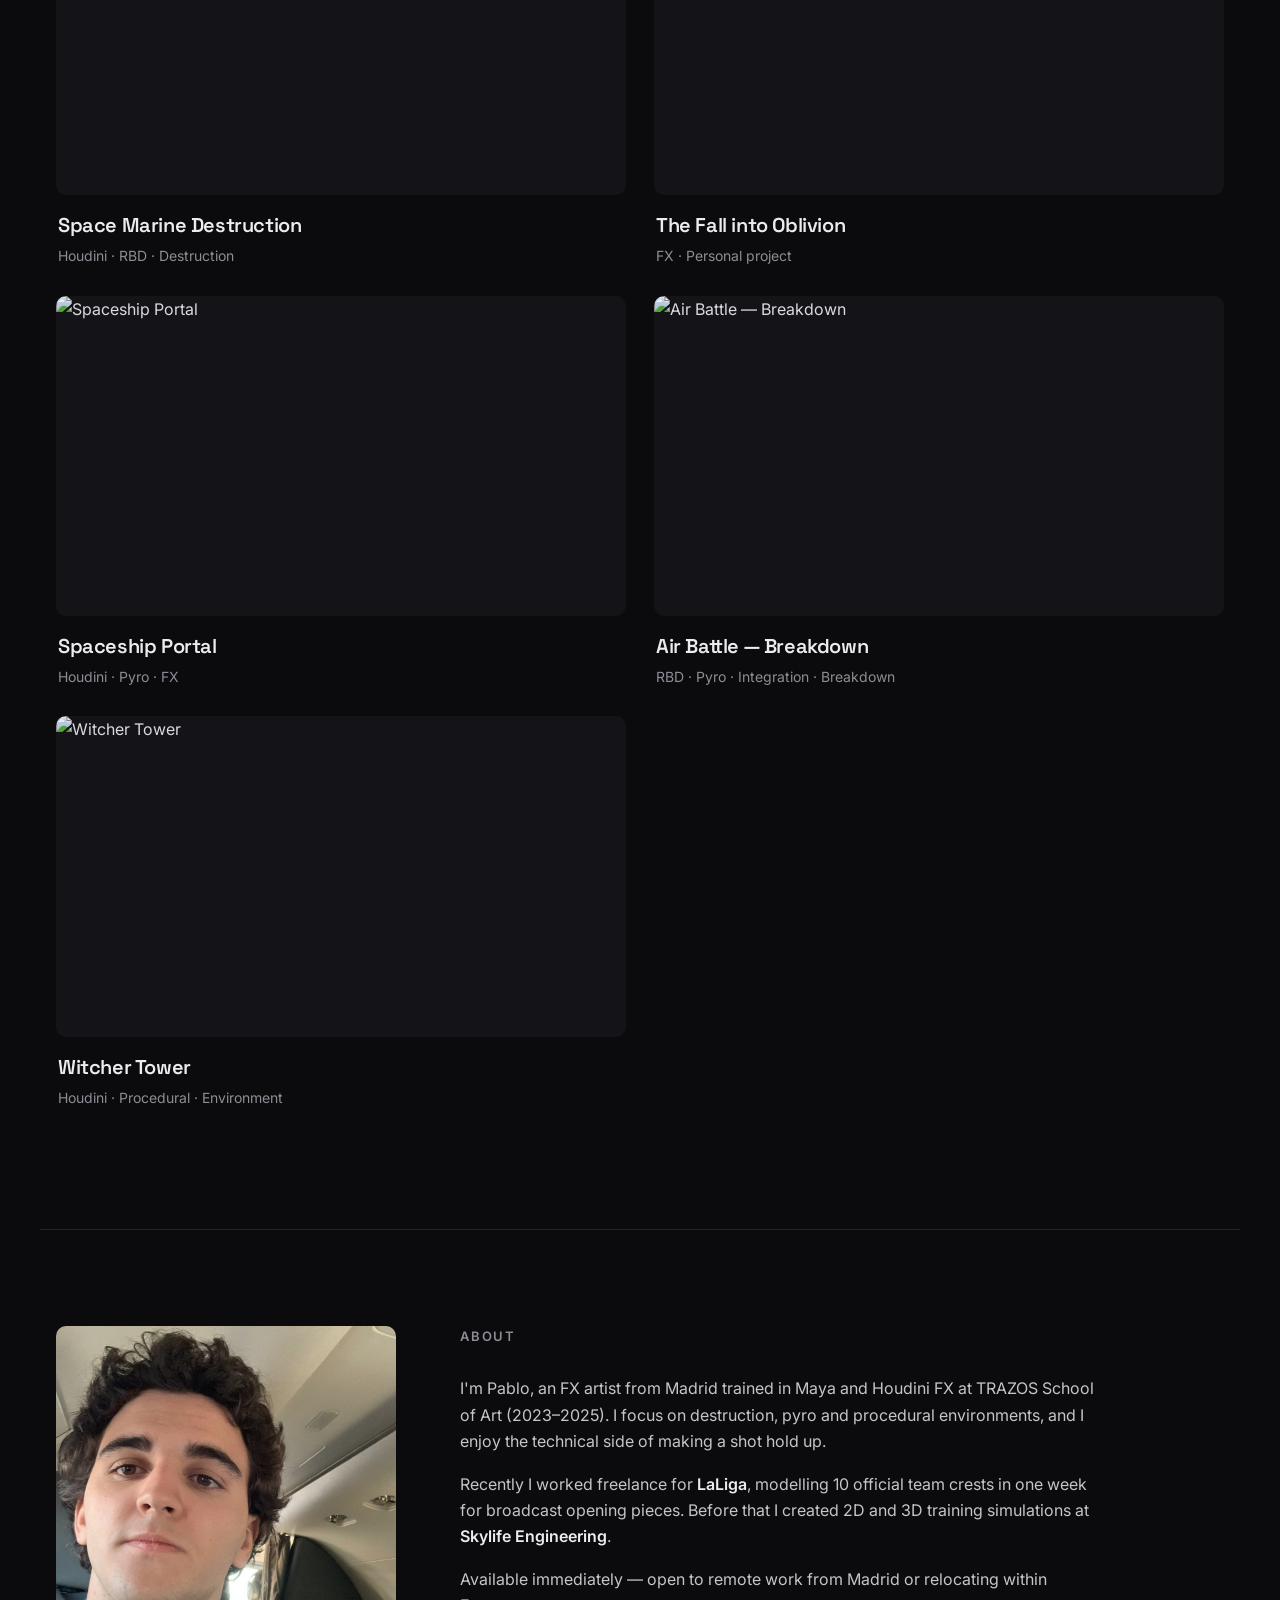
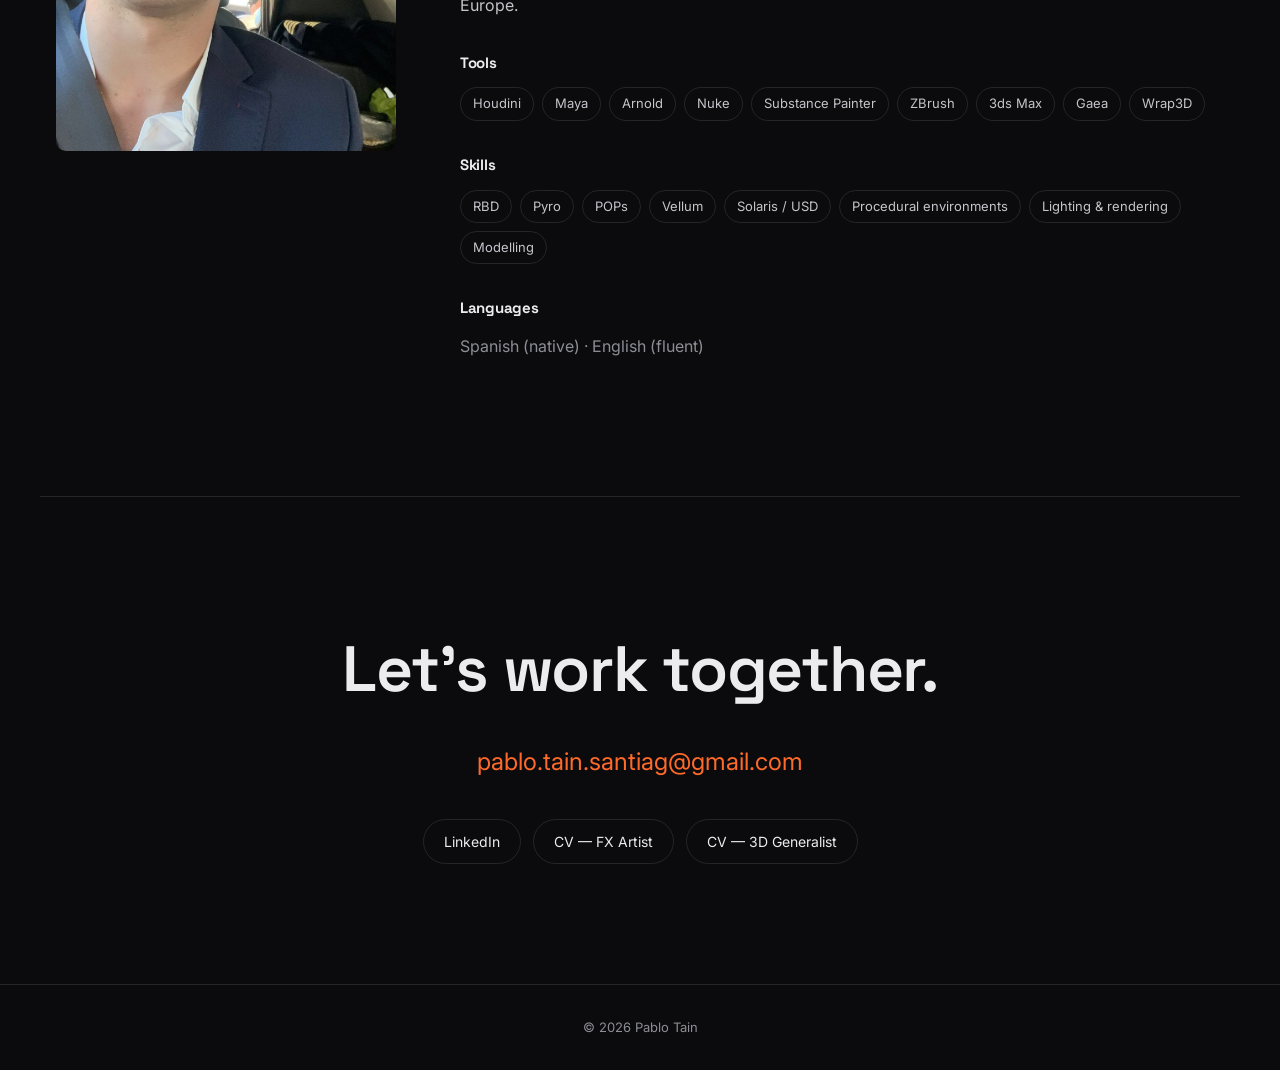
==== commit c8b3e85b: "Remove Client work section from home for now Co-Authored-By: Claude Opus 5.5 <noreply@anthropic.com>" ====
--- a/index.html
+++ b/index.html
@@ -11,7 +11,8 @@
   <meta property="og:url" content="https://pablot07944.github.io/">
   <meta property="og:type" content="website">
   <meta name="twitter:card" content="summary_large_image">
-  <link rel="icon" href="assets/img/favicon.svg" type="image/svg+xml">
+  <link rel="icon" href="assets/img/favicon.png" type="image/png">
+  <link rel="apple-touch-icon" href="assets/img/apple-touch-icon.png">
   <link rel="preconnect" href="https://fonts.googleapis.com">
   <link rel="preconnect" href="https://fonts.gstatic.com" crossorigin>
   <link href="https://fonts.googleapis.com/css2?family=Inter:wght@400;500;600&family=Space+Grotesk:wght@500;600;700&display=swap" rel="stylesheet">
@@ -45,17 +46,6 @@
       <h2 class="section-title">Selected work</h2>
       <div id="featured"></div>
       <div id="grid" class="grid"></div>
-    </section>
-
-    <section class="credit">
-      <h2 class="section-title">Client work</h2>
-      <div class="credit-row">
-        <div>
-          <h3>LaLiga</h3>
-          <p class="project-tags">Freelance 3D Artist · 2025</p>
-        </div>
-        <p>Modelled 10 official team crests in one week for the broadcast opening pieces.</p>
-      </div>
     </section>
 
     <section id="about" class="about">
